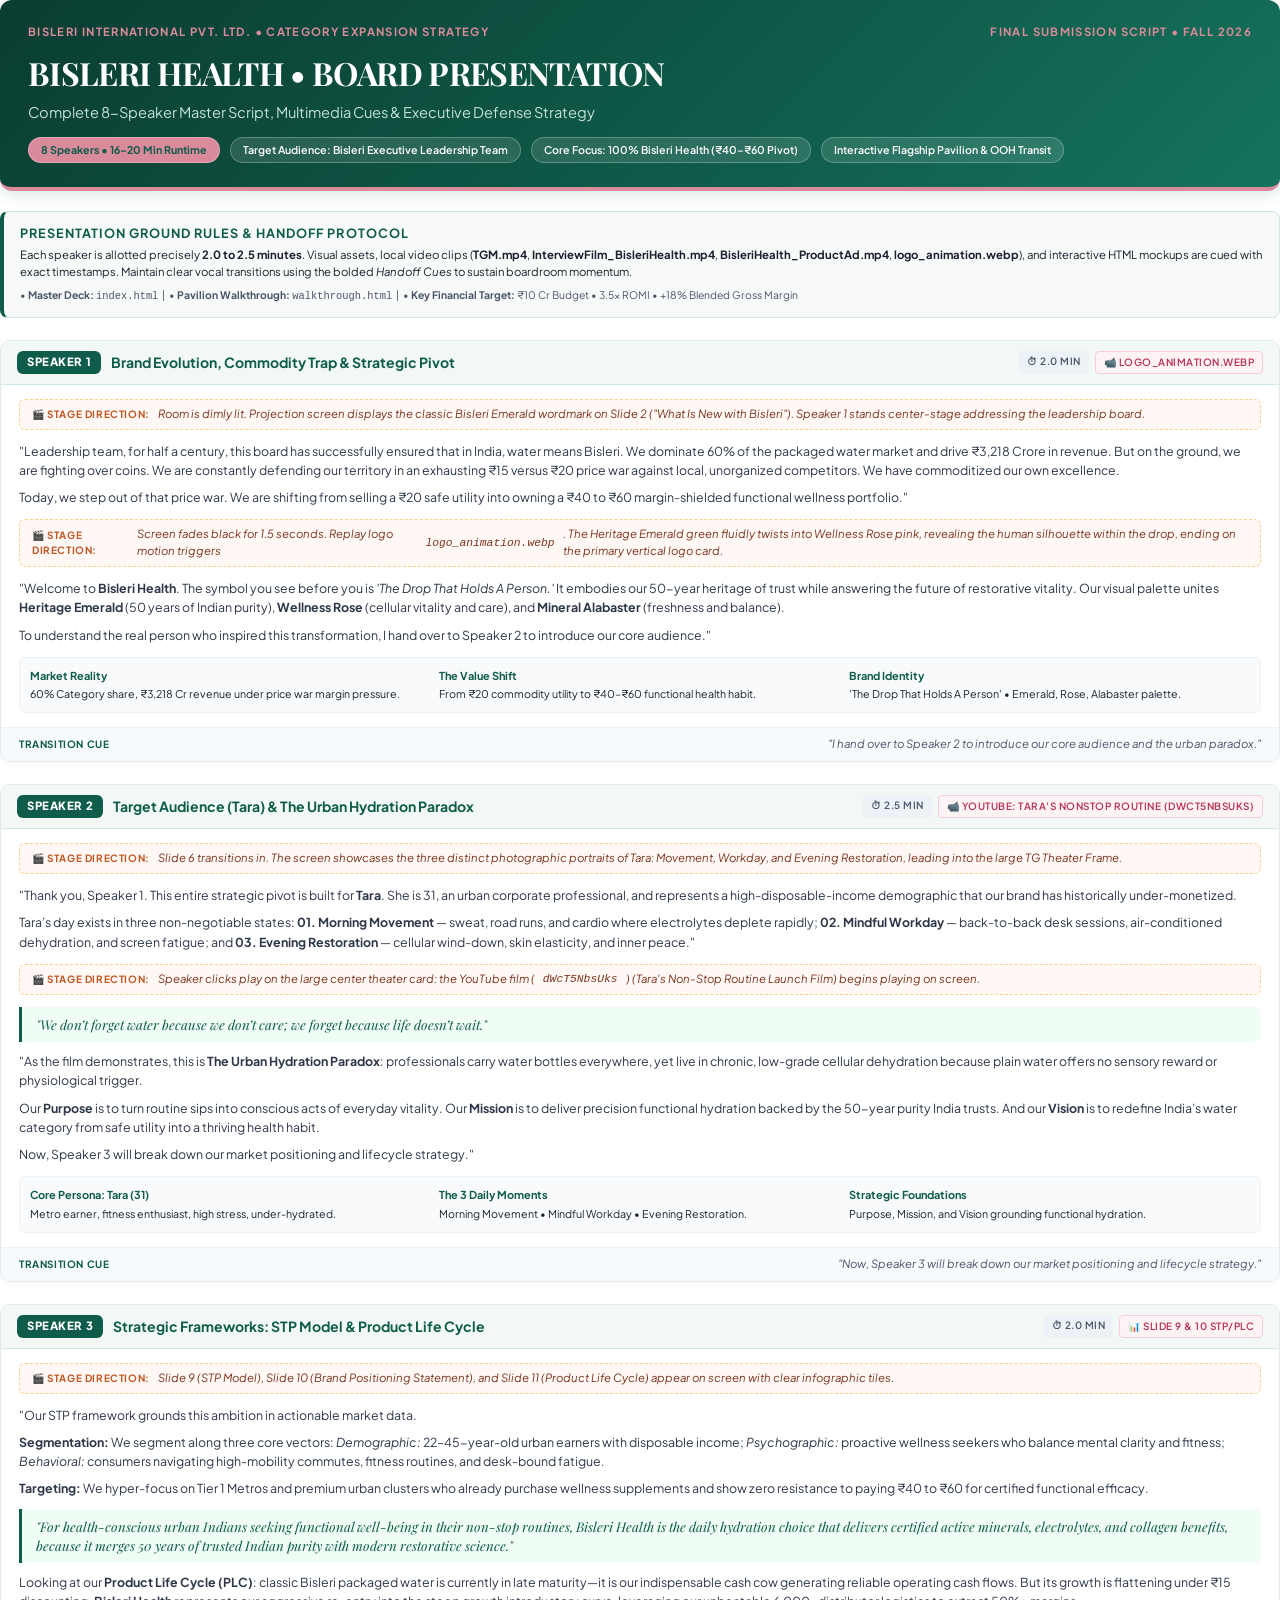
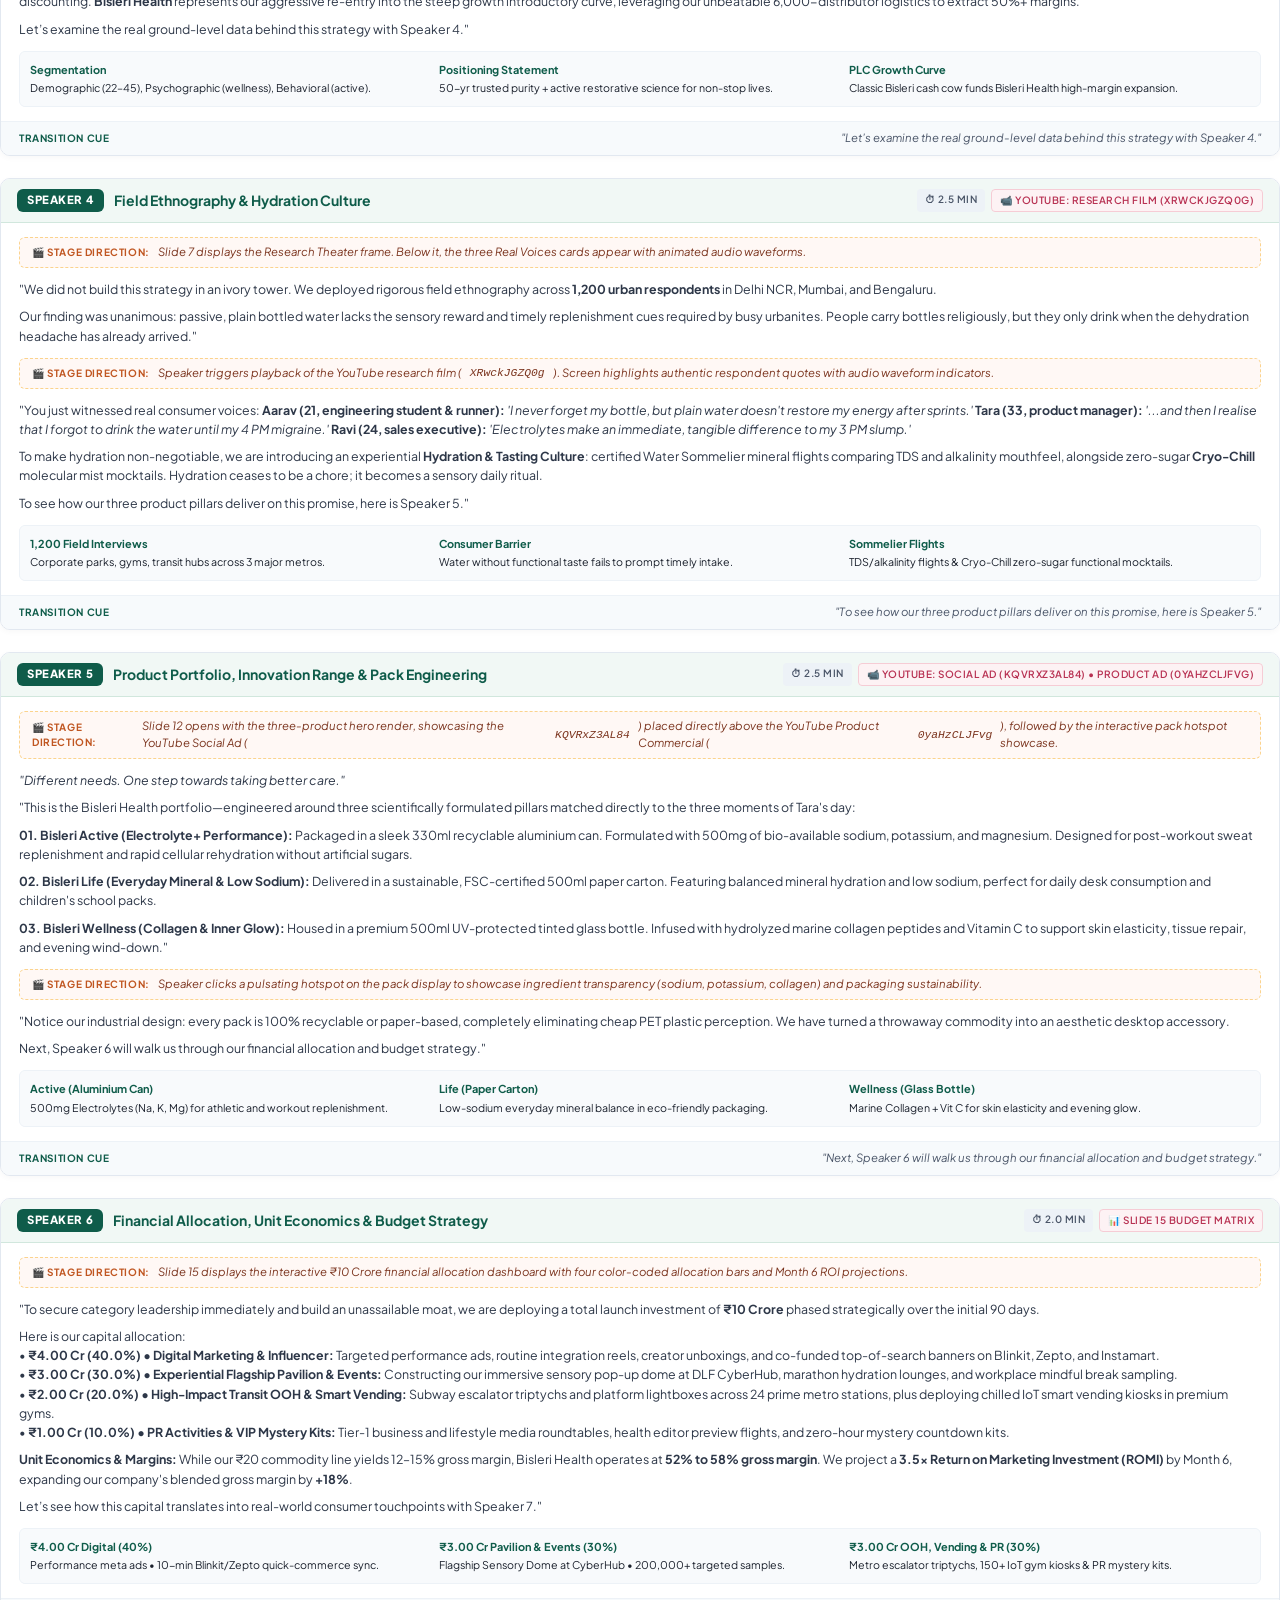
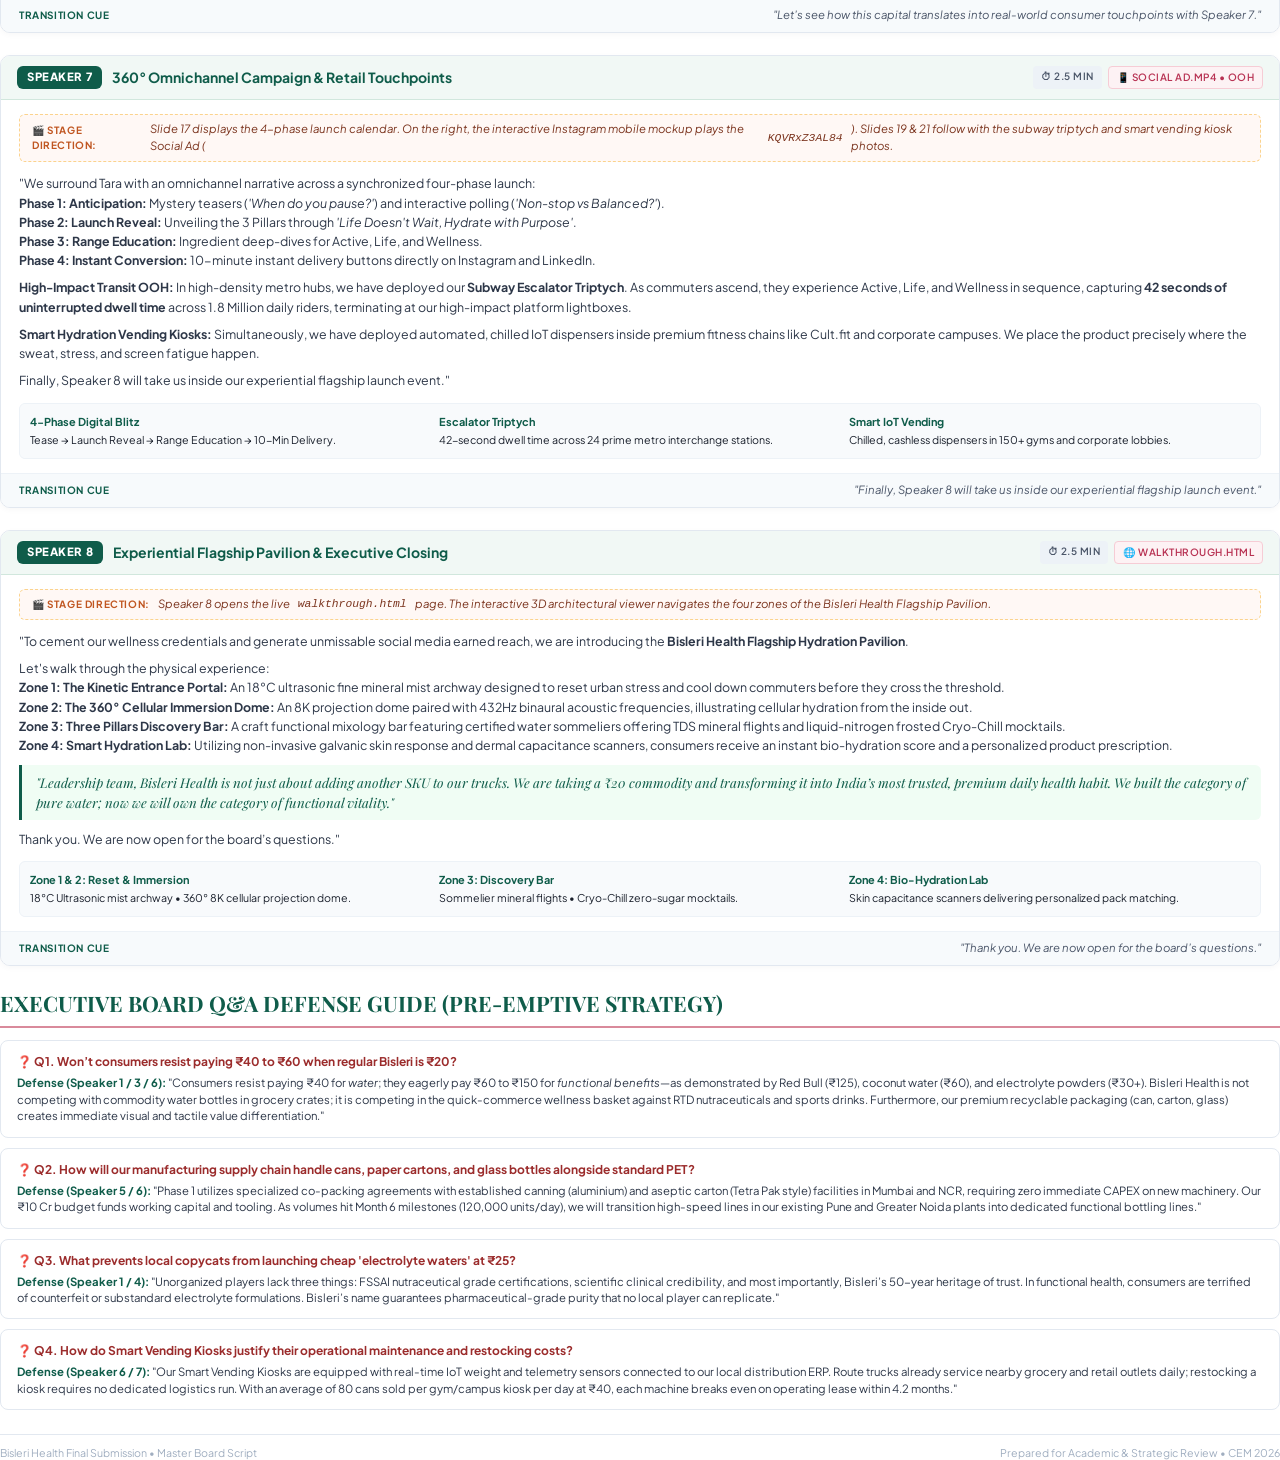
==== script_presentation_formatted.html @ 722a989d "Connect videos to YouTube, hardcode base64 logo animation, update master presentation script" ====
<!DOCTYPE html>
<html lang="en">
<head>
<meta charset="UTF-8">
<title>Bisleri Health - Executive Board Presentation Script</title>
<style>
  @import url('https://fonts.googleapis.com/css2?family=Plus+Jakarta+Sans:wght@300;400;500;600;700;800&family=Playfair+Display:ital,wght@0,600;0,700;1,400;1,600&family=JetBrains+Mono:wght@400;500&display=swap');

  @page {
    size: A4;
    margin: 14mm 16mm 14mm 16mm;
    @bottom-right {
      content: "Page " counter(page) " of " counter(pages);
      font-family: 'Plus Jakarta Sans', sans-serif;
      font-size: 8pt;
      color: #718096;
    }
  }

  * {
    box-sizing: border-box;
    -webkit-print-color-adjust: exact !important;
    print-color-adjust: exact !important;
  }

  body {
    font-family: 'Plus Jakarta Sans', -apple-system, BlinkMacSystemFont, 'Segoe UI', Roboto, sans-serif;
    color: #1a202c;
    background: #ffffff;
    line-height: 1.5;
    font-size: 9.5pt;
    margin: 0;
    padding: 0;
  }

  .cover-header {
    background: linear-gradient(135deg, #0a3d31 0%, #0f5c4a 60%, #15735d 100%);
    color: #ffffff;
    padding: 24px 28px;
    border-radius: 12px;
    margin-bottom: 20px;
    border-bottom: 4px solid #d98a9b;
    box-shadow: 0 4px 14px rgba(15, 92, 74, 0.15);
  }

  .cover-top-tag {
    display: flex;
    justify-content: space-between;
    align-items: center;
    font-size: 8.5pt;
    letter-spacing: 0.12em;
    text-transform: uppercase;
    font-weight: 700;
    color: #d98a9b;
    margin-bottom: 8px;
  }

  .cover-title {
    font-family: 'Playfair Display', Georgia, serif;
    font-size: 24pt;
    font-weight: 700;
    margin: 0 0 4px 0;
    letter-spacing: -0.02em;
    color: #ffffff;
  }

  .cover-subtitle {
    font-size: 11pt;
    font-weight: 400;
    color: #c2e2d4;
    margin: 0 0 14px 0;
  }

  .meta-pills {
    display: flex;
    gap: 10px;
    flex-wrap: wrap;
  }

  .meta-pill {
    background: rgba(255, 255, 255, 0.12);
    border: 1px solid rgba(255, 255, 255, 0.25);
    padding: 4px 12px;
    border-radius: 99px;
    font-size: 8pt;
    font-weight: 600;
    color: #ffffff;
  }

  .meta-pill.highlight {
    background: #d98a9b;
    color: #0f5c4a;
    font-weight: 700;
  }

  /* Executive Summary Box */
  .exec-summary {
    background: #f7faf9;
    border: 1px solid #d1e7dd;
    border-left: 4px solid #0f5c4a;
    padding: 12px 16px;
    border-radius: 8px;
    margin-bottom: 22px;
    font-size: 8.5pt;
  }

  .exec-summary h4 {
    margin: 0 0 4px 0;
    font-size: 9.5pt;
    color: #0f5c4a;
    text-transform: uppercase;
    letter-spacing: 0.08em;
  }

  /* Speaker Block */
  .speaker-section {
    margin-bottom: 22px;
    page-break-inside: avoid;
    border: 1px solid #e2e8f0;
    border-radius: 10px;
    overflow: hidden;
    background: #ffffff;
    box-shadow: 0 2px 6px rgba(0, 0, 0, 0.03);
  }

  .speaker-header {
    background: #f1f8f5;
    border-bottom: 1px solid #d1e7dd;
    padding: 10px 16px;
    display: flex;
    justify-content: space-between;
    align-items: center;
  }

  .speaker-identity {
    display: flex;
    align-items: center;
    gap: 10px;
  }

  .speaker-num {
    background: #0f5c4a;
    color: #ffffff;
    font-weight: 800;
    font-size: 8.5pt;
    padding: 3px 10px;
    border-radius: 6px;
    letter-spacing: 0.05em;
  }

  .speaker-role {
    font-size: 10.5pt;
    font-weight: 700;
    color: #0f5c4a;
    margin: 0;
  }

  .speaker-meta-tags {
    display: flex;
    gap: 6px;
  }

  .badge-tag {
    font-size: 7.5pt;
    font-weight: 600;
    padding: 3px 8px;
    border-radius: 4px;
    text-transform: uppercase;
    letter-spacing: 0.05em;
  }

  .badge-time {
    background: #edf2f7;
    color: #4a5568;
  }

  .badge-media {
    background: #fdf2f4;
    color: #b83253;
    border: 1px solid #f6ccd5;
  }

  .speaker-body {
    padding: 14px 18px;
  }

  .stage-direction {
    background: #fff8f5;
    border: 1px dashed #fbd38d;
    color: #7b341e;
    padding: 6px 12px;
    border-radius: 6px;
    font-size: 8.5pt;
    font-style: italic;
    margin-bottom: 12px;
    display: flex;
    align-items: center;
    gap: 8px;
  }

  .stage-direction::before {
    content: "🎬 STAGE DIRECTION:";
    font-weight: 700;
    font-style: normal;
    font-size: 7.5pt;
    color: #c05621;
    letter-spacing: 0.06em;
  }

  .speech-text {
    font-size: 9.3pt;
    color: #2d3748;
    line-height: 1.55;
    margin-bottom: 12px;
  }

  .speech-text p {
    margin: 0 0 8px 0;
  }

  .speech-text p:last-child {
    margin-bottom: 0;
  }

  .quote-highlight {
    font-family: 'Playfair Display', Georgia, serif;
    font-size: 10pt;
    font-style: italic;
    color: #0f5c4a;
    background: #f0fdf4;
    padding: 8px 14px;
    border-left: 3px solid #0f5c4a;
    border-radius: 0 6px 6px 0;
    margin: 10px 0;
    line-height: 1.45;
  }

  .key-deliverables-grid {
    display: grid;
    grid-template-columns: repeat(3, 1fr);
    gap: 8px;
    margin-top: 10px;
    background: #f8fafc;
    padding: 10px;
    border-radius: 6px;
    border: 1px solid #edf2f7;
  }

  .kd-item {
    font-size: 8pt;
  }

  .kd-item strong {
    color: #0f5c4a;
    display: block;
    font-size: 8.2pt;
    margin-bottom: 2px;
  }

  .handoff-box {
    background: #f7fafc;
    border-top: 1px solid #edf2f7;
    padding: 8px 18px;
    font-size: 8.5pt;
    font-style: italic;
    color: #4a5568;
    display: flex;
    justify-content: space-between;
    align-items: center;
  }

  .handoff-box strong {
    color: #0f5c4a;
    font-style: normal;
    font-size: 7.5pt;
    letter-spacing: 0.06em;
    text-transform: uppercase;
  }

  /* Q&A Defense Section */
  .qa-card {
    background: #ffffff;
    border: 1px solid #e2e8f0;
    border-radius: 8px;
    padding: 12px 16px;
    margin-bottom: 10px;
    page-break-inside: avoid;
  }

  .qa-q {
    font-weight: 700;
    color: #9b2c2c;
    font-size: 9pt;
    margin-bottom: 4px;
    display: flex;
    align-items: center;
    gap: 6px;
  }

  .qa-a {
    color: #2d3748;
    font-size: 8.5pt;
    line-height: 1.45;
  }

  .qa-a strong {
    color: #0f5c4a;
  }

  .page-break {
    page-break-before: always;
  }

  .footer-bar {
    border-top: 1px solid #e2e8f0;
    margin-top: 24px;
    padding-top: 10px;
    display: flex;
    justify-content: space-between;
    font-size: 8pt;
    color: #a0aec0;
  }
</style>
</head>
<body>

  <!-- Cover Header -->
  <div class="cover-header">
    <div class="cover-top-tag">
      <span>Bisleri International Pvt. Ltd. &bull; Category Expansion Strategy</span>
      <span>Final Submission Script &bull; Fall 2026</span>
    </div>
    <h1 class="cover-title">BISLERI HEALTH &bull; BOARD PRESENTATION</h1>
    <div class="cover-subtitle">Complete 8-Speaker Master Script, Multimedia Cues &amp; Executive Defense Strategy</div>
    <div class="meta-pills">
      <span class="meta-pill highlight">8 Speakers &bull; 16–20 Min Runtime</span>
      <span class="meta-pill">Target Audience: Bisleri Executive Leadership Team</span>
      <span class="meta-pill">Core Focus: 100% Bisleri Health (₹40–₹60 Pivot)</span>
      <span class="meta-pill">Interactive Flagship Pavilion &amp; OOH Transit</span>
    </div>
  </div>

  <!-- Executive Ground Rules -->
  <div class="exec-summary">
    <h4>Presentation Ground Rules &amp; Handoff Protocol</h4>
    <p style="margin: 0 0 6px 0;">
      Each speaker is allotted precisely <strong>2.0 to 2.5 minutes</strong>. Visual assets, local video clips (<strong>TGM.mp4</strong>, <strong>InterviewFilm_BisleriHealth.mp4</strong>, <strong>BisleriHealth_ProductAd.mp4</strong>, <strong>logo_animation.webp</strong>), and interactive HTML mockups are cued with exact timestamps. Maintain clear vocal transitions using the bolded <em>Handoff Cues</em> to sustain boardroom momentum.
    </p>
    <div style="font-size: 7.8pt; color: #4a5568;">
      &bull; <strong>Master Deck:</strong> <code>index.html</code> &nbsp;|&nbsp;
      &bull; <strong>Pavilion Walkthrough:</strong> <code>walkthrough.html</code> &nbsp;|&nbsp;
      &bull; <strong>Key Financial Target:</strong> ₹10 Cr Budget &bull; 3.5x ROMI &bull; +18% Blended Gross Margin
    </div>
  </div>

  <!-- ==================== SPEAKER 1 ==================== -->
  <div class="speaker-section">
    <div class="speaker-header">
      <div class="speaker-identity">
        <span class="speaker-num">SPEAKER 1</span>
        <h3 class="speaker-role">Brand Evolution, Commodity Trap &amp; Strategic Pivot</h3>
      </div>
      <div class="speaker-meta-tags">
        <span class="badge-tag badge-time">⏱ 2.0 MIN</span>
        <span class="badge-tag badge-media">📹 logo_animation.webp</span>
      </div>
    </div>
    <div class="speaker-body">
      <div class="stage-direction">
        Room is dimly lit. Projection screen displays the classic Bisleri Emerald wordmark on Slide 2 ("What Is New with Bisleri"). Speaker 1 stands center-stage addressing the leadership board.
      </div>
      <div class="speech-text">
        <p>
          "Leadership team, for half a century, this board has successfully ensured that in India, water means Bisleri. We dominate 60% of the packaged water market and drive ₹3,218 Crore in revenue. But on the ground, we are fighting over coins. We are constantly defending our territory in an exhausting ₹15 versus ₹20 price war against local, unorganized competitors. We have commoditized our own excellence.
        </p>
        <p>
          Today, we step out of that price war. We are shifting from selling a ₹20 safe utility into owning a ₹40 to ₹60 margin-shielded functional wellness portfolio."
        </p>
      </div>
      <div class="stage-direction">
        Screen fades black for 1.5 seconds. Replay logo motion triggers <code>logo_animation.webp</code>. The Heritage Emerald green fluidly twists into Wellness Rose pink, revealing the human silhouette within the drop, ending on the primary vertical logo card.
      </div>
      <div class="speech-text">
        <p>
          "Welcome to <strong>Bisleri Health</strong>. The symbol you see before you is <em>'The Drop That Holds A Person.'</em> It embodies our 50-year heritage of trust while answering the future of restorative vitality. Our visual palette unites <strong>Heritage Emerald</strong> (50 years of Indian purity), <strong>Wellness Rose</strong> (cellular vitality and care), and <strong>Mineral Alabaster</strong> (freshness and balance).
        </p>
        <p>
          To understand the real person who inspired this transformation, I hand over to Speaker 2 to introduce our core audience."
        </p>
      </div>
      <div class="key-deliverables-grid">
        <div class="kd-item"><strong>Market Reality</strong>60% Category share, ₹3,218 Cr revenue under price war margin pressure.</div>
        <div class="kd-item"><strong>The Value Shift</strong>From ₹20 commodity utility to ₹40–₹60 functional health habit.</div>
        <div class="kd-item"><strong>Brand Identity</strong>'The Drop That Holds A Person' &bull; Emerald, Rose, Alabaster palette.</div>
      </div>
    </div>
    <div class="handoff-box">
      <strong>Transition Cue</strong>
      <span>"I hand over to Speaker 2 to introduce our core audience and the urban paradox."</span>
    </div>
  </div>

  <!-- ==================== SPEAKER 2 ==================== -->
  <div class="speaker-section">
    <div class="speaker-header">
      <div class="speaker-identity">
        <span class="speaker-num">SPEAKER 2</span>
        <h3 class="speaker-role">Target Audience (Tara) &amp; The Urban Hydration Paradox</h3>
      </div>
      <div class="speaker-meta-tags">
        <span class="badge-tag badge-time">⏱ 2.5 MIN</span>
        <span class="badge-tag badge-media">📹 YouTube: Tara's Nonstop Routine (dWcT5NbsUks)</span>
      </div>
    </div>
    <div class="speaker-body">
      <div class="stage-direction">
        Slide 6 transitions in. The screen showcases the three distinct photographic portraits of Tara: Movement, Workday, and Evening Restoration, leading into the large TG Theater Frame.
      </div>
      <div class="speech-text">
        <p>
          "Thank you, Speaker 1. This entire strategic pivot is built for <strong>Tara</strong>. She is 31, an urban corporate professional, and represents a high-disposable-income demographic that our brand has historically under-monetized.
        </p>
        <p>
          Tara’s day exists in three non-negotiable states:
          <strong>01. Morning Movement</strong> — sweat, road runs, and cardio where electrolytes deplete rapidly;
          <strong>02. Mindful Workday</strong> — back-to-back desk sessions, air-conditioned dehydration, and screen fatigue; and
          <strong>03. Evening Restoration</strong> — cellular wind-down, skin elasticity, and inner peace."
        </p>
      </div>
      <div class="stage-direction">
        Speaker clicks play on the large center theater card: the YouTube film (<code>dWcT5NbsUks</code>) (Tara's Non-Stop Routine Launch Film) begins playing on screen.
      </div>
      <div class="speech-text">
        <div class="quote-highlight">
          "We don’t forget water because we don’t care; we forget because life doesn’t wait."
        </div>
        <p>
          "As the film demonstrates, this is <strong>The Urban Hydration Paradox</strong>: professionals carry water bottles everywhere, yet live in chronic, low-grade cellular dehydration because plain water offers no sensory reward or physiological trigger.
        </p>
        <p>
          Our <strong>Purpose</strong> is to turn routine sips into conscious acts of everyday vitality. Our <strong>Mission</strong> is to deliver precision functional hydration backed by the 50-year purity India trusts. And our <strong>Vision</strong> is to redefine India’s water category from safe utility into a thriving health habit.
        </p>
        <p>
          Now, Speaker 3 will break down our market positioning and lifecycle strategy."
        </p>
      </div>
      <div class="key-deliverables-grid">
        <div class="kd-item"><strong>Core Persona: Tara (31)</strong>Metro earner, fitness enthusiast, high stress, under-hydrated.</div>
        <div class="kd-item"><strong>The 3 Daily Moments</strong>Morning Movement &bull; Mindful Workday &bull; Evening Restoration.</div>
        <div class="kd-item"><strong>Strategic Foundations</strong>Purpose, Mission, and Vision grounding functional hydration.</div>
      </div>
    </div>
    <div class="handoff-box">
      <strong>Transition Cue</strong>
      <span>"Now, Speaker 3 will break down our market positioning and lifecycle strategy."</span>
    </div>
  </div>

  <div class="page-break"></div>

  <!-- ==================== SPEAKER 3 ==================== -->
  <div class="speaker-section">
    <div class="speaker-header">
      <div class="speaker-identity">
        <span class="speaker-num">SPEAKER 3</span>
        <h3 class="speaker-role">Strategic Frameworks: STP Model &amp; Product Life Cycle</h3>
      </div>
      <div class="speaker-meta-tags">
        <span class="badge-tag badge-time">⏱ 2.0 MIN</span>
        <span class="badge-tag badge-media">📊 Slide 9 &amp; 10 STP/PLC</span>
      </div>
    </div>
    <div class="speaker-body">
      <div class="stage-direction">
        Slide 9 (STP Model), Slide 10 (Brand Positioning Statement), and Slide 11 (Product Life Cycle) appear on screen with clear infographic tiles.
      </div>
      <div class="speech-text">
        <p>
          "Our STP framework grounds this ambition in actionable market data.
        </p>
        <p>
          <strong>Segmentation:</strong> We segment along three core vectors:
          <em>Demographic:</em> 22–45-year-old urban earners with disposable income;
          <em>Psychographic:</em> proactive wellness seekers who balance mental clarity and fitness;
          <em>Behavioral:</em> consumers navigating high-mobility commutes, fitness routines, and desk-bound fatigue.
        </p>
        <p>
          <strong>Targeting:</strong> We hyper-focus on Tier 1 Metros and premium urban clusters who already purchase wellness supplements and show zero resistance to paying ₹40 to ₹60 for certified functional efficacy.
        </p>
        <div class="quote-highlight">
          "For health-conscious urban Indians seeking functional well-being in their non-stop routines, Bisleri Health is the daily hydration choice that delivers certified active minerals, electrolytes, and collagen benefits, because it merges 50 years of trusted Indian purity with modern restorative science."
        </div>
        <p>
          Looking at our <strong>Product Life Cycle (PLC)</strong>: classic Bisleri packaged water is currently in late maturity—it is our indispensable cash cow generating reliable operating cash flows. But its growth is flattening under ₹15 discounting. <strong>Bisleri Health</strong> represents our aggressive re-entry into the steep growth introductory curve, leveraging our unbeatable 6,000-distributor logistics to extract 50%+ margins.
        </p>
        <p>
          Let’s examine the real ground-level data behind this strategy with Speaker 4."
        </p>
      </div>
      <div class="key-deliverables-grid">
        <div class="kd-item"><strong>Segmentation</strong>Demographic (22–45), Psychographic (wellness), Behavioral (active).</div>
        <div class="kd-item"><strong>Positioning Statement</strong>50-yr trusted purity + active restorative science for non-stop lives.</div>
        <div class="kd-item"><strong>PLC Growth Curve</strong>Classic Bisleri cash cow funds Bisleri Health high-margin expansion.</div>
      </div>
    </div>
    <div class="handoff-box">
      <strong>Transition Cue</strong>
      <span>"Let’s examine the real ground-level data behind this strategy with Speaker 4."</span>
    </div>
  </div>

  <!-- ==================== SPEAKER 4 ==================== -->
  <div class="speaker-section">
    <div class="speaker-header">
      <div class="speaker-identity">
        <span class="speaker-num">SPEAKER 4</span>
        <h3 class="speaker-role">Field Ethnography &amp; Hydration Culture</h3>
      </div>
      <div class="speaker-meta-tags">
        <span class="badge-tag badge-time">⏱ 2.5 MIN</span>
        <span class="badge-tag badge-media">📹 YouTube: Research Film (XRwckJGZQ0g)</span>
      </div>
    </div>
    <div class="speaker-body">
      <div class="stage-direction">
        Slide 7 displays the Research Theater frame. Below it, the three Real Voices cards appear with animated audio waveforms.
      </div>
      <div class="speech-text">
        <p>
          "We did not build this strategy in an ivory tower. We deployed rigorous field ethnography across <strong>1,200 urban respondents</strong> in Delhi NCR, Mumbai, and Bengaluru.
        </p>
        <p>
          Our finding was unanimous: passive, plain bottled water lacks the sensory reward and timely replenishment cues required by busy urbanites. People carry bottles religiously, but they only drink when the dehydration headache has already arrived."
        </p>
      </div>
      <div class="stage-direction">
        Speaker triggers playback of the YouTube research film (<code>XRwckJGZQ0g</code>). Screen highlights authentic respondent quotes with audio waveform indicators.
      </div>
      <div class="speech-text">
        <p>
          "You just witnessed real consumer voices:
          <strong>Aarav (21, engineering student &amp; runner):</strong> <em>'I never forget my bottle, but plain water doesn't restore my energy after sprints.'</em>
          <strong>Tara (33, product manager):</strong> <em>'...and then I realise that I forgot to drink the water until my 4 PM migraine.'</em>
          <strong>Ravi (24, sales executive):</strong> <em>'Electrolytes make an immediate, tangible difference to my 3 PM slump.'</em>
        </p>
        <p>
          To make hydration non-negotiable, we are introducing an experiential <strong>Hydration &amp; Tasting Culture</strong>: certified Water Sommelier mineral flights comparing TDS and alkalinity mouthfeel, alongside zero-sugar <strong>Cryo-Chill</strong> molecular mist mocktails. Hydration ceases to be a chore; it becomes a sensory daily ritual.
        </p>
        <p>
          To see how our three product pillars deliver on this promise, here is Speaker 5."
        </p>
      </div>
      <div class="key-deliverables-grid">
        <div class="kd-item"><strong>1,200 Field Interviews</strong>Corporate parks, gyms, transit hubs across 3 major metros.</div>
        <div class="kd-item"><strong>Consumer Barrier</strong>Water without functional taste fails to prompt timely intake.</div>
        <div class="kd-item"><strong>Sommelier Flights</strong>TDS/alkalinity flights &amp; Cryo-Chill zero-sugar functional mocktails.</div>
      </div>
    </div>
    <div class="handoff-box">
      <strong>Transition Cue</strong>
      <span>"To see how our three product pillars deliver on this promise, here is Speaker 5."</span>
    </div>
  </div>

  <div class="page-break"></div>

  <!-- ==================== SPEAKER 5 ==================== -->
  <div class="speaker-section">
    <div class="speaker-header">
      <div class="speaker-identity">
        <span class="speaker-num">SPEAKER 5</span>
        <h3 class="speaker-role">Product Portfolio, Innovation Range &amp; Pack Engineering</h3>
      </div>
      <div class="speaker-meta-tags">
        <span class="badge-tag badge-time">⏱ 2.5 MIN</span>
        <span class="badge-tag badge-media">📹 YouTube: Social Ad (KQVRxZ3AL84) &bull; Product Ad (0yaHzCLJFvg)</span>
      </div>
    </div>
    <div class="speaker-body">
      <div class="stage-direction">
        Slide 12 opens with the three-product hero render, showcasing the YouTube Social Ad (<code>KQVRxZ3AL84</code>) placed directly above the YouTube Product Commercial (<code>0yaHzCLJFvg</code>), followed by the interactive pack hotspot showcase.
      </div>
      <div class="speech-text">
        <p>
          <em>"Different needs. One step towards taking better care."</em>
        </p>
        <p>
          "This is the Bisleri Health portfolio—engineered around three scientifically formulated pillars matched directly to the three moments of Tara's day:
        </p>
        <p>
          <strong>01. Bisleri Active (Electrolyte+ Performance):</strong> Packaged in a sleek 330ml recyclable aluminium can. Formulated with 500mg of bio-available sodium, potassium, and magnesium. Designed for post-workout sweat replenishment and rapid cellular rehydration without artificial sugars.
        </p>
        <p>
          <strong>02. Bisleri Life (Everyday Mineral &amp; Low Sodium):</strong> Delivered in a sustainable, FSC-certified 500ml paper carton. Featuring balanced mineral hydration and low sodium, perfect for daily desk consumption and children's school packs.
        </p>
        <p>
          <strong>03. Bisleri Wellness (Collagen &amp; Inner Glow):</strong> Housed in a premium 500ml UV-protected tinted glass bottle. Infused with hydrolyzed marine collagen peptides and Vitamin C to support skin elasticity, tissue repair, and evening wind-down."
        </p>
      </div>
      <div class="stage-direction">
        Speaker clicks a pulsating hotspot on the pack display to showcase ingredient transparency (sodium, potassium, collagen) and packaging sustainability.
      </div>
      <div class="speech-text">
        <p>
          "Notice our industrial design: every pack is 100% recyclable or paper-based, completely eliminating cheap PET plastic perception. We have turned a throwaway commodity into an aesthetic desktop accessory.
        </p>
        <p>
          Next, Speaker 6 will walk us through our financial allocation and budget strategy."
        </p>
      </div>
      <div class="key-deliverables-grid">
        <div class="kd-item"><strong>Active (Aluminium Can)</strong>500mg Electrolytes (Na, K, Mg) for athletic and workout replenishment.</div>
        <div class="kd-item"><strong>Life (Paper Carton)</strong>Low-sodium everyday mineral balance in eco-friendly packaging.</div>
        <div class="kd-item"><strong>Wellness (Glass Bottle)</strong>Marine Collagen + Vit C for skin elasticity and evening glow.</div>
      </div>
    </div>
    <div class="handoff-box">
      <strong>Transition Cue</strong>
      <span>"Next, Speaker 6 will walk us through our financial allocation and budget strategy."</span>
    </div>
  </div>

  <!-- ==================== SPEAKER 6 ==================== -->
  <div class="speaker-section">
    <div class="speaker-header">
      <div class="speaker-identity">
        <span class="speaker-num">SPEAKER 6</span>
        <h3 class="speaker-role">Financial Allocation, Unit Economics &amp; Budget Strategy</h3>
      </div>
      <div class="speaker-meta-tags">
        <span class="badge-tag badge-time">⏱ 2.0 MIN</span>
        <span class="badge-tag badge-media">📊 Slide 15 Budget Matrix</span>
      </div>
    </div>
    <div class="speaker-body">
      <div class="stage-direction">
        Slide 15 displays the interactive ₹10 Crore financial allocation dashboard with four color-coded allocation bars and Month 6 ROI projections.
      </div>
      <div class="speech-text">
        <p>
          "To secure category leadership immediately and build an unassailable moat, we are deploying a total launch investment of <strong>₹10 Crore</strong> phased strategically over the initial 90 days.
        </p>
        <p>
          Here is our capital allocation:
          <br>&bull; <strong>₹4.00 Cr (40.0%) &bull; Digital Marketing &amp; Influencer:</strong> Targeted performance ads, routine integration reels, creator unboxings, and co-funded top-of-search banners on Blinkit, Zepto, and Instamart.
          <br>&bull; <strong>₹3.00 Cr (30.0%) &bull; Experiential Flagship Pavilion &amp; Events:</strong> Constructing our immersive sensory pop-up dome at DLF CyberHub, marathon hydration lounges, and workplace mindful break sampling.
          <br>&bull; <strong>₹2.00 Cr (20.0%) &bull; High-Impact Transit OOH &amp; Smart Vending:</strong> Subway escalator triptychs and platform lightboxes across 24 prime metro stations, plus deploying chilled IoT smart vending kiosks in premium gyms.
          <br>&bull; <strong>₹1.00 Cr (10.0%) &bull; PR Activities &amp; VIP Mystery Kits:</strong> Tier-1 business and lifestyle media roundtables, health editor preview flights, and zero-hour mystery countdown kits.
        </p>
        <p>
          <strong>Unit Economics &amp; Margins:</strong> While our ₹20 commodity line yields 12–15% gross margin, Bisleri Health operates at <strong>52% to 58% gross margin</strong>. We project a <strong>3.5x Return on Marketing Investment (ROMI)</strong> by Month 6, expanding our company's blended gross margin by <strong>+18%</strong>.
        </p>
        <p>
          Let’s see how this capital translates into real-world consumer touchpoints with Speaker 7."
        </p>
      </div>
      <div class="key-deliverables-grid">
        <div class="kd-item"><strong>₹4.00 Cr Digital (40%)</strong>Performance meta ads &bull; 10-min Blinkit/Zepto quick-commerce sync.</div>
        <div class="kd-item"><strong>₹3.00 Cr Pavilion &amp; Events (30%)</strong>Flagship Sensory Dome at CyberHub &bull; 200,000+ targeted samples.</div>
        <div class="kd-item"><strong>₹3.00 Cr OOH, Vending &amp; PR (30%)</strong>Metro escalator triptychs, 150+ IoT gym kiosks &amp; PR mystery kits.</div>
      </div>
    </div>
    <div class="handoff-box">
      <strong>Transition Cue</strong>
      <span>"Let’s see how this capital translates into real-world consumer touchpoints with Speaker 7."</span>
    </div>
  </div>

  <div class="page-break"></div>

  <!-- ==================== SPEAKER 7 ==================== -->
  <div class="speaker-section">
    <div class="speaker-header">
      <div class="speaker-identity">
        <span class="speaker-num">SPEAKER 7</span>
        <h3 class="speaker-role">360° Omnichannel Campaign &amp; Retail Touchpoints</h3>
      </div>
      <div class="speaker-meta-tags">
        <span class="badge-tag badge-time">⏱ 2.5 MIN</span>
        <span class="badge-tag badge-media">📱 Social ad.mp4 &bull; OOH</span>
      </div>
    </div>
    <div class="speaker-body">
      <div class="stage-direction">
        Slide 17 displays the 4-phase launch calendar. On the right, the interactive Instagram mobile mockup plays the Social Ad (<code>KQVRxZ3AL84</code>). Slides 19 &amp; 21 follow with the subway triptych and smart vending kiosk photos.
      </div>
      <div class="speech-text">
        <p>
          "We surround Tara with an omnichannel narrative across a synchronized four-phase launch:
          <br><strong>Phase 1: Anticipation:</strong> Mystery teasers (<em>'When do you pause?'</em>) and interactive polling (<em>'Non-stop vs Balanced?'</em>).
          <br><strong>Phase 2: Launch Reveal:</strong> Unveiling the 3 Pillars through <em>'Life Doesn't Wait, Hydrate with Purpose'</em>.
          <br><strong>Phase 3: Range Education:</strong> Ingredient deep-dives for Active, Life, and Wellness.
          <br><strong>Phase 4: Instant Conversion:</strong> 10-minute instant delivery buttons directly on Instagram and LinkedIn.
        </p>
        <p>
          <strong>High-Impact Transit OOH:</strong> In high-density metro hubs, we have deployed our <strong>Subway Escalator Triptych</strong>. As commuters ascend, they experience Active, Life, and Wellness in sequence, capturing <strong>42 seconds of uninterrupted dwell time</strong> across 1.8 Million daily riders, terminating at our high-impact platform lightboxes.
        </p>
        <p>
          <strong>Smart Hydration Vending Kiosks:</strong> Simultaneously, we have deployed automated, chilled IoT dispensers inside premium fitness chains like Cult.fit and corporate campuses. We place the product precisely where the sweat, stress, and screen fatigue happen.
        </p>
        <p>
          Finally, Speaker 8 will take us inside our experiential flagship launch event."
        </p>
      </div>
      <div class="key-deliverables-grid">
        <div class="kd-item"><strong>4-Phase Digital Blitz</strong>Tease &rarr; Launch Reveal &rarr; Range Education &rarr; 10-Min Delivery.</div>
        <div class="kd-item"><strong>Escalator Triptych</strong>42-second dwell time across 24 prime metro interchange stations.</div>
        <div class="kd-item"><strong>Smart IoT Vending</strong>Chilled, cashless dispensers in 150+ gyms and corporate lobbies.</div>
      </div>
    </div>
    <div class="handoff-box">
      <strong>Transition Cue</strong>
      <span>"Finally, Speaker 8 will take us inside our experiential flagship launch event."</span>
    </div>
  </div>

  <!-- ==================== SPEAKER 8 ==================== -->
  <div class="speaker-section">
    <div class="speaker-header">
      <div class="speaker-identity">
        <span class="speaker-num">SPEAKER 8</span>
        <h3 class="speaker-role">Experiential Flagship Pavilion &amp; Executive Closing</h3>
      </div>
      <div class="speaker-meta-tags">
        <span class="badge-tag badge-time">⏱ 2.5 MIN</span>
        <span class="badge-tag badge-media">🌐 walkthrough.html</span>
      </div>
    </div>
    <div class="speaker-body">
      <div class="stage-direction">
        Speaker 8 opens the live <code>walkthrough.html</code> page. The interactive 3D architectural viewer navigates the four zones of the Bisleri Health Flagship Pavilion.
      </div>
      <div class="speech-text">
        <p>
          "To cement our wellness credentials and generate unmissable social media earned reach, we are introducing the <strong>Bisleri Health Flagship Hydration Pavilion</strong>.
        </p>
        <p>
          Let's walk through the physical experience:
          <br><strong>Zone 1: The Kinetic Entrance Portal:</strong> An 18°C ultrasonic fine mineral mist archway designed to reset urban stress and cool down commuters before they cross the threshold.
          <br><strong>Zone 2: The 360° Cellular Immersion Dome:</strong> An 8K projection dome paired with 432Hz binaural acoustic frequencies, illustrating cellular hydration from the inside out.
          <br><strong>Zone 3: Three Pillars Discovery Bar:</strong> A craft functional mixology bar featuring certified water sommeliers offering TDS mineral flights and liquid-nitrogen frosted Cryo-Chill mocktails.
          <br><strong>Zone 4: Smart Hydration Lab:</strong> Utilizing non-invasive galvanic skin response and dermal capacitance scanners, consumers receive an instant bio-hydration score and a personalized product prescription.
        </p>
        <div class="quote-highlight">
          "Leadership team, Bisleri Health is not just about adding another SKU to our trucks. We are taking a ₹20 commodity and transforming it into India’s most trusted, premium daily health habit. We built the category of pure water; now we will own the category of functional vitality."
        </div>
        <p>
          Thank you. We are now open for the board’s questions."
        </p>
      </div>
      <div class="key-deliverables-grid">
        <div class="kd-item"><strong>Zone 1 &amp; 2: Reset &amp; Immersion</strong>18°C Ultrasonic mist archway &bull; 360° 8K cellular projection dome.</div>
        <div class="kd-item"><strong>Zone 3: Discovery Bar</strong>Sommelier mineral flights &bull; Cryo-Chill zero-sugar mocktails.</div>
        <div class="kd-item"><strong>Zone 4: Bio-Hydration Lab</strong>Skin capacitance scanners delivering personalized pack matching.</div>
      </div>
    </div>
    <div class="handoff-box">
      <strong>Transition Cue</strong>
      <span>"Thank you. We are now open for the board’s questions."</span>
    </div>
  </div>

  <div class="page-break"></div>

  <!-- ==================== EXECUTIVE Q&A DEFENSE ==================== -->
  <div style="margin-top: 10px;">
    <h2 style="font-family: 'Playfair Display', Georgia, serif; color: #0f5c4a; font-size: 16pt; margin-bottom: 12px; border-bottom: 2px solid #d98a9b; padding-bottom: 6px;">
      EXECUTIVE BOARD Q&amp;A DEFENSE GUIDE (PRE-EMPTIVE STRATEGY)
    </h2>

    <div class="qa-card">
      <div class="qa-q">❓ Q1. Won’t consumers resist paying ₹40 to ₹60 when regular Bisleri is ₹20?</div>
      <div class="qa-a">
        <strong>Defense (Speaker 1 / 3 / 6):</strong> "Consumers resist paying ₹40 for <em>water</em>; they eagerly pay ₹60 to ₹150 for <em>functional benefits</em>—as demonstrated by Red Bull (₹125), coconut water (₹60), and electrolyte powders (₹30+). Bisleri Health is not competing with commodity water bottles in grocery crates; it is competing in the quick-commerce wellness basket against RTD nutraceuticals and sports drinks. Furthermore, our premium recyclable packaging (can, carton, glass) creates immediate visual and tactile value differentiation."
      </div>
    </div>

    <div class="qa-card">
      <div class="qa-q">❓ Q2. How will our manufacturing supply chain handle cans, paper cartons, and glass bottles alongside standard PET?</div>
      <div class="qa-a">
        <strong>Defense (Speaker 5 / 6):</strong> "Phase 1 utilizes specialized co-packing agreements with established canning (aluminium) and aseptic carton (Tetra Pak style) facilities in Mumbai and NCR, requiring zero immediate CAPEX on new machinery. Our ₹10 Cr budget funds working capital and tooling. As volumes hit Month 6 milestones (120,000 units/day), we will transition high-speed lines in our existing Pune and Greater Noida plants into dedicated functional bottling lines."
      </div>
    </div>

    <div class="qa-card">
      <div class="qa-q">❓ Q3. What prevents local copycats from launching cheap 'electrolyte waters' at ₹25?</div>
      <div class="qa-a">
        <strong>Defense (Speaker 1 / 4):</strong> "Unorganized players lack three things: FSSAI nutraceutical grade certifications, scientific clinical credibility, and most importantly, Bisleri’s 50-year heritage of trust. In functional health, consumers are terrified of counterfeit or substandard electrolyte formulations. Bisleri’s name guarantees pharmaceutical-grade purity that no local player can replicate."
      </div>
    </div>

    <div class="qa-card">
      <div class="qa-q">❓ Q4. How do Smart Vending Kiosks justify their operational maintenance and restocking costs?</div>
      <div class="qa-a">
        <strong>Defense (Speaker 6 / 7):</strong> "Our Smart Vending Kiosks are equipped with real-time IoT weight and telemetry sensors connected to our local distribution ERP. Route trucks already service nearby grocery and retail outlets daily; restocking a kiosk requires no dedicated logistics run. With an average of 80 cans sold per gym/campus kiosk per day at ₹40, each machine breaks even on operating lease within 4.2 months."
      </div>
    </div>

    <div class="footer-bar">
      <span>Bisleri Health Final Submission &bull; Master Board Script</span>
      <span>Prepared for Academic &amp; Strategic Review &bull; CEM 2026</span>
    </div>
  </div>

</body>
</html>
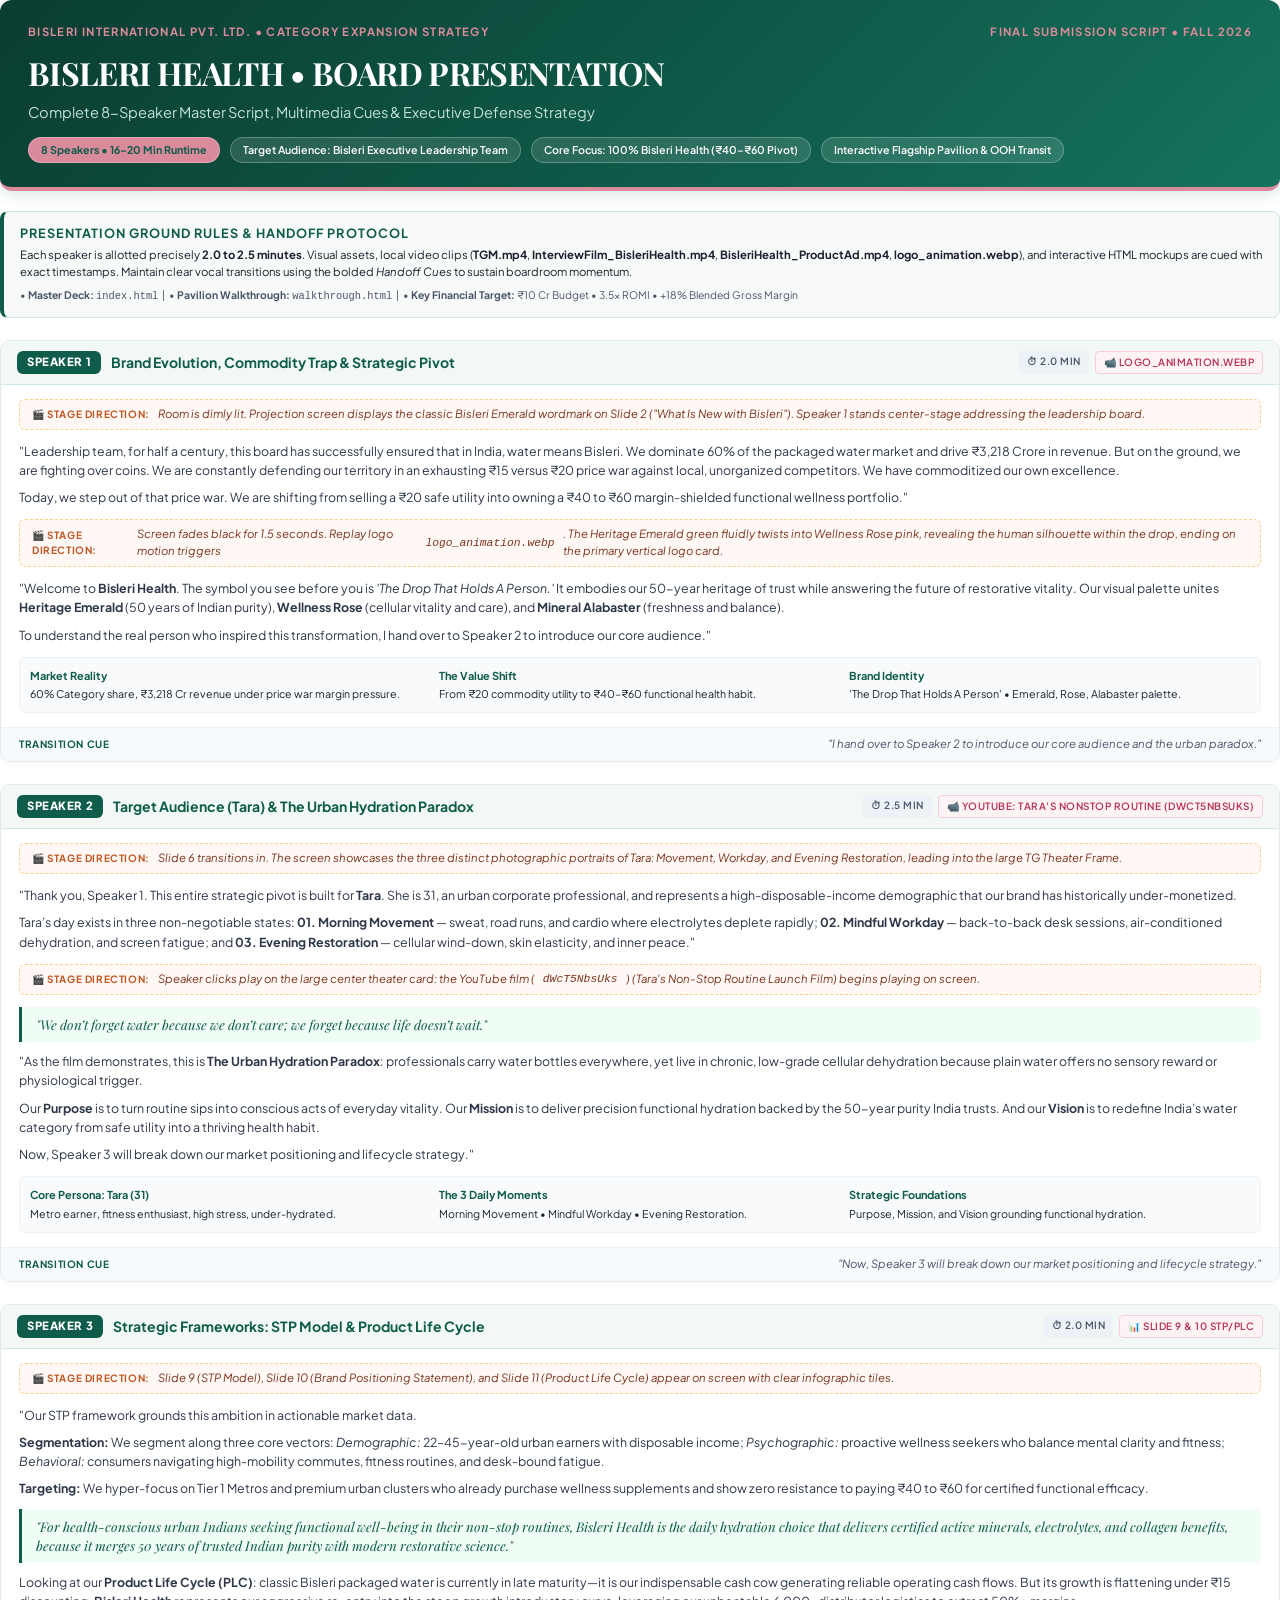
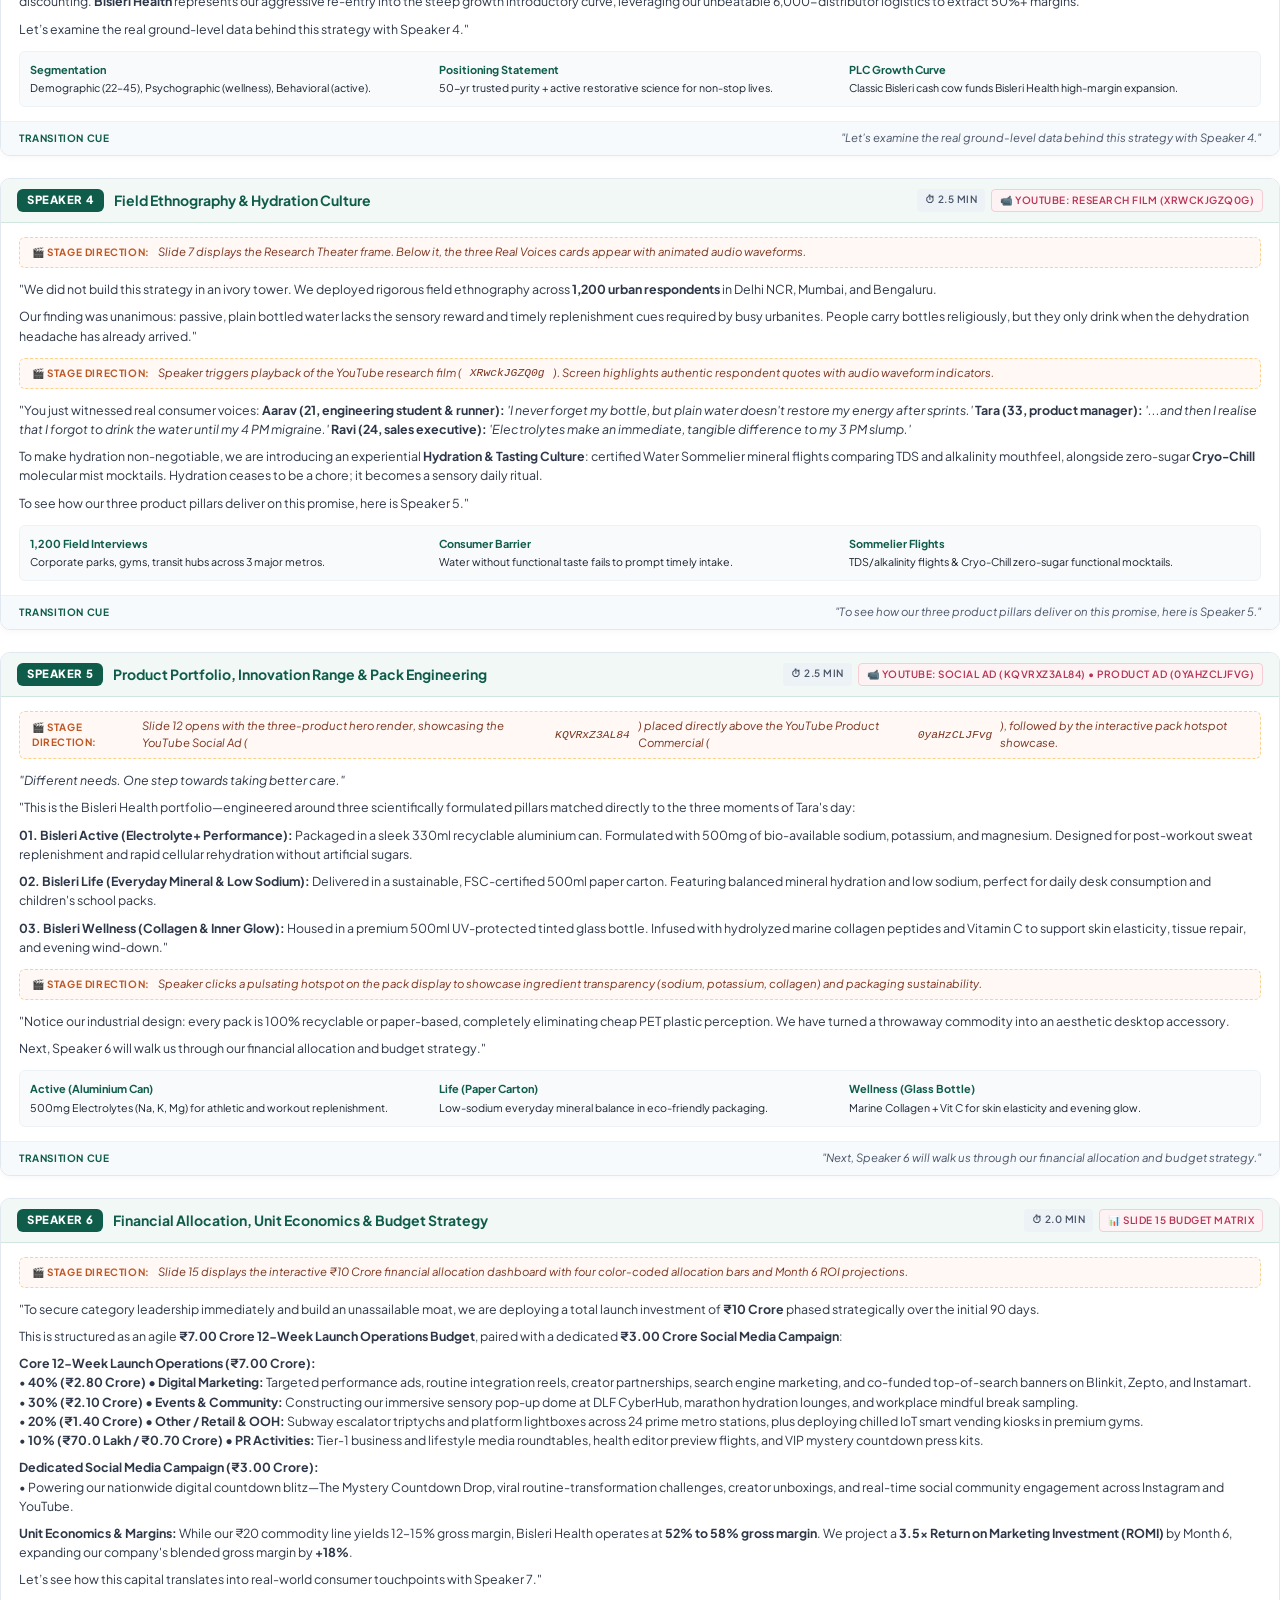
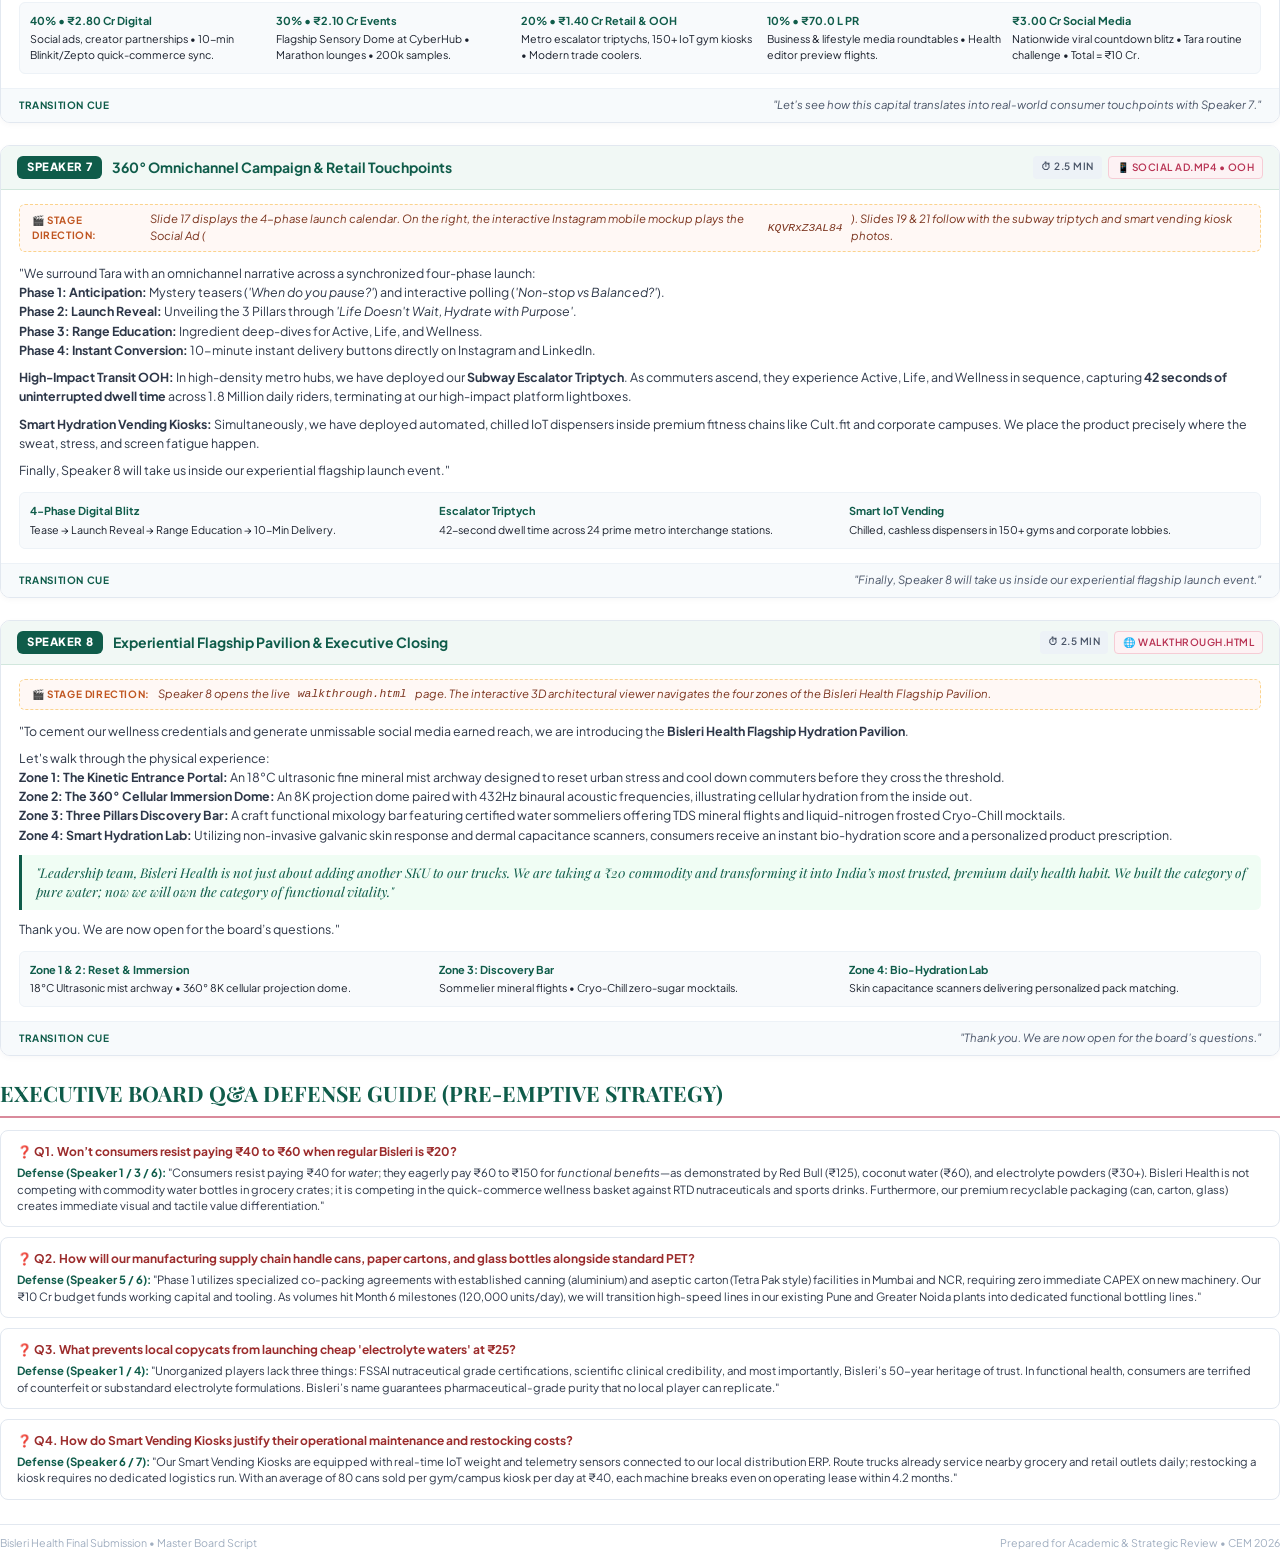
==== commit b581f7ed: "Update Speaker 6 budget breakdown to match original 40/30/20/10 split plus 3Cr social campaign and r" ====
--- a/script_presentation_formatted.html
+++ b/script_presentation_formatted.html
@@ -237,7 +237,7 @@
 
   .key-deliverables-grid {
     display: grid;
-    grid-template-columns: repeat(3, 1fr);
+    grid-template-columns: repeat(auto-fit, minmax(160px, 1fr));
     gap: 8px;
     margin-top: 10px;
     background: #f8fafc;
@@ -641,11 +641,18 @@
           "To secure category leadership immediately and build an unassailable moat, we are deploying a total launch investment of <strong>₹10 Crore</strong> phased strategically over the initial 90 days.
         </p>
         <p>
-          Here is our capital allocation:
-          <br>&bull; <strong>₹4.00 Cr (40.0%) &bull; Digital Marketing &amp; Influencer:</strong> Targeted performance ads, routine integration reels, creator unboxings, and co-funded top-of-search banners on Blinkit, Zepto, and Instamart.
-          <br>&bull; <strong>₹3.00 Cr (30.0%) &bull; Experiential Flagship Pavilion &amp; Events:</strong> Constructing our immersive sensory pop-up dome at DLF CyberHub, marathon hydration lounges, and workplace mindful break sampling.
-          <br>&bull; <strong>₹2.00 Cr (20.0%) &bull; High-Impact Transit OOH &amp; Smart Vending:</strong> Subway escalator triptychs and platform lightboxes across 24 prime metro stations, plus deploying chilled IoT smart vending kiosks in premium gyms.
-          <br>&bull; <strong>₹1.00 Cr (10.0%) &bull; PR Activities &amp; VIP Mystery Kits:</strong> Tier-1 business and lifestyle media roundtables, health editor preview flights, and zero-hour mystery countdown kits.
+          This is structured as an agile <strong>₹7.00 Crore 12-Week Launch Operations Budget</strong>, paired with a dedicated <strong>₹3.00 Crore Social Media Campaign</strong>:
+        </p>
+        <p>
+          <strong>Core 12-Week Launch Operations (₹7.00 Crore):</strong>
+          <br>&bull; <strong>40% (₹2.80 Crore) &bull; Digital Marketing:</strong> Targeted performance ads, routine integration reels, creator partnerships, search engine marketing, and co-funded top-of-search banners on Blinkit, Zepto, and Instamart.
+          <br>&bull; <strong>30% (₹2.10 Crore) &bull; Events &amp; Community:</strong> Constructing our immersive sensory pop-up dome at DLF CyberHub, marathon hydration lounges, and workplace mindful break sampling.
+          <br>&bull; <strong>20% (₹1.40 Crore) &bull; Other / Retail &amp; OOH:</strong> Subway escalator triptychs and platform lightboxes across 24 prime metro stations, plus deploying chilled IoT smart vending kiosks in premium gyms.
+          <br>&bull; <strong>10% (₹70.0 Lakh / ₹0.70 Crore) &bull; PR Activities:</strong> Tier-1 business and lifestyle media roundtables, health editor preview flights, and VIP mystery countdown press kits.
+        </p>
+        <p>
+          <strong>Dedicated Social Media Campaign (₹3.00 Crore):</strong>
+          <br>&bull; Powering our nationwide digital countdown blitz—The Mystery Countdown Drop, viral routine-transformation challenges, creator unboxings, and real-time social community engagement across Instagram and YouTube.
         </p>
         <p>
           <strong>Unit Economics &amp; Margins:</strong> While our ₹20 commodity line yields 12–15% gross margin, Bisleri Health operates at <strong>52% to 58% gross margin</strong>. We project a <strong>3.5x Return on Marketing Investment (ROMI)</strong> by Month 6, expanding our company's blended gross margin by <strong>+18%</strong>.
@@ -655,9 +662,11 @@
         </p>
       </div>
       <div class="key-deliverables-grid">
-        <div class="kd-item"><strong>₹4.00 Cr Digital (40%)</strong>Performance meta ads &bull; 10-min Blinkit/Zepto quick-commerce sync.</div>
-        <div class="kd-item"><strong>₹3.00 Cr Pavilion &amp; Events (30%)</strong>Flagship Sensory Dome at CyberHub &bull; 200,000+ targeted samples.</div>
-        <div class="kd-item"><strong>₹3.00 Cr OOH, Vending &amp; PR (30%)</strong>Metro escalator triptychs, 150+ IoT gym kiosks &amp; PR mystery kits.</div>
+        <div class="kd-item"><strong>40% &bull; ₹2.80 Cr Digital</strong>Social ads, creator partnerships &bull; 10-min Blinkit/Zepto quick-commerce sync.</div>
+        <div class="kd-item"><strong>30% &bull; ₹2.10 Cr Events</strong>Flagship Sensory Dome at CyberHub &bull; Marathon lounges &bull; 200k samples.</div>
+        <div class="kd-item"><strong>20% &bull; ₹1.40 Cr Retail &amp; OOH</strong>Metro escalator triptychs, 150+ IoT gym kiosks &bull; Modern trade coolers.</div>
+        <div class="kd-item"><strong>10% &bull; ₹70.0 L PR</strong>Business &amp; lifestyle media roundtables &bull; Health editor preview flights.</div>
+        <div class="kd-item"><strong>₹3.00 Cr Social Media</strong>Nationwide viral countdown blitz &bull; Tara routine challenge &bull; Total = ₹10 Cr.</div>
       </div>
     </div>
     <div class="handoff-box">
